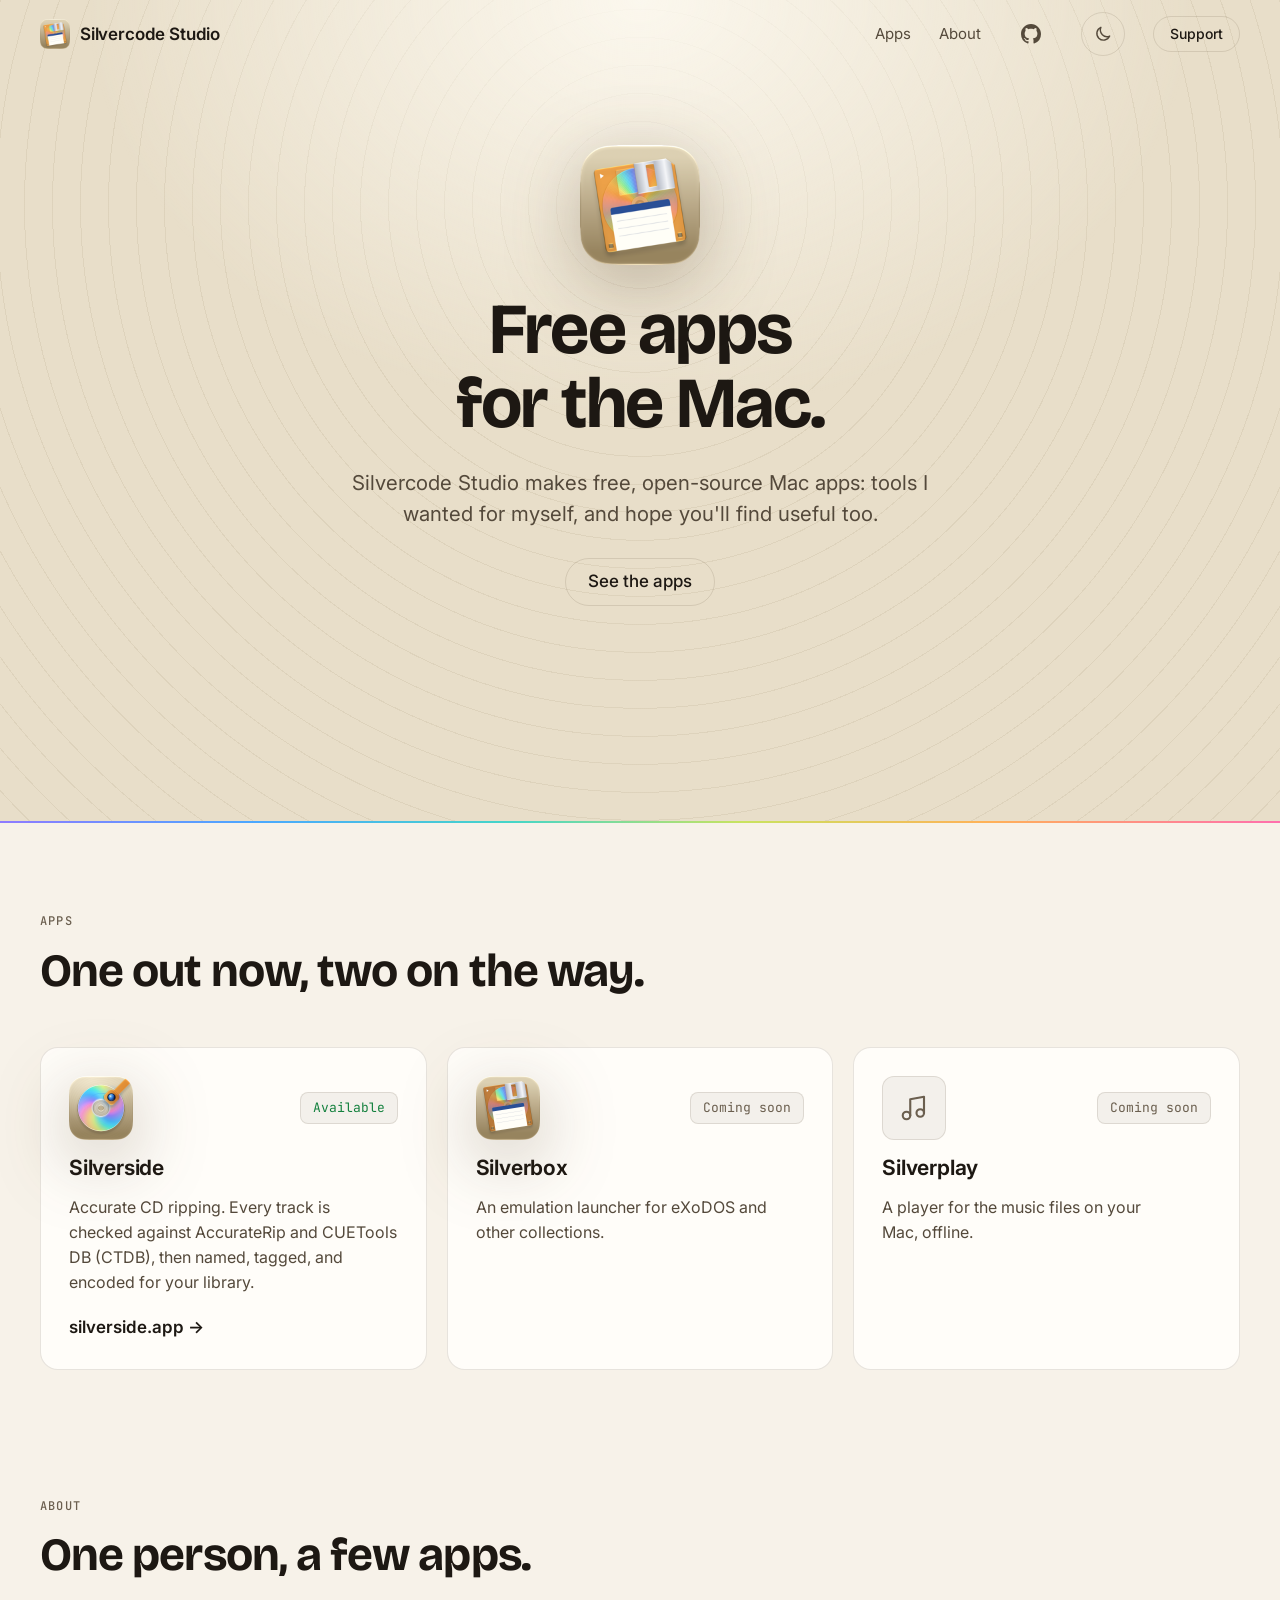
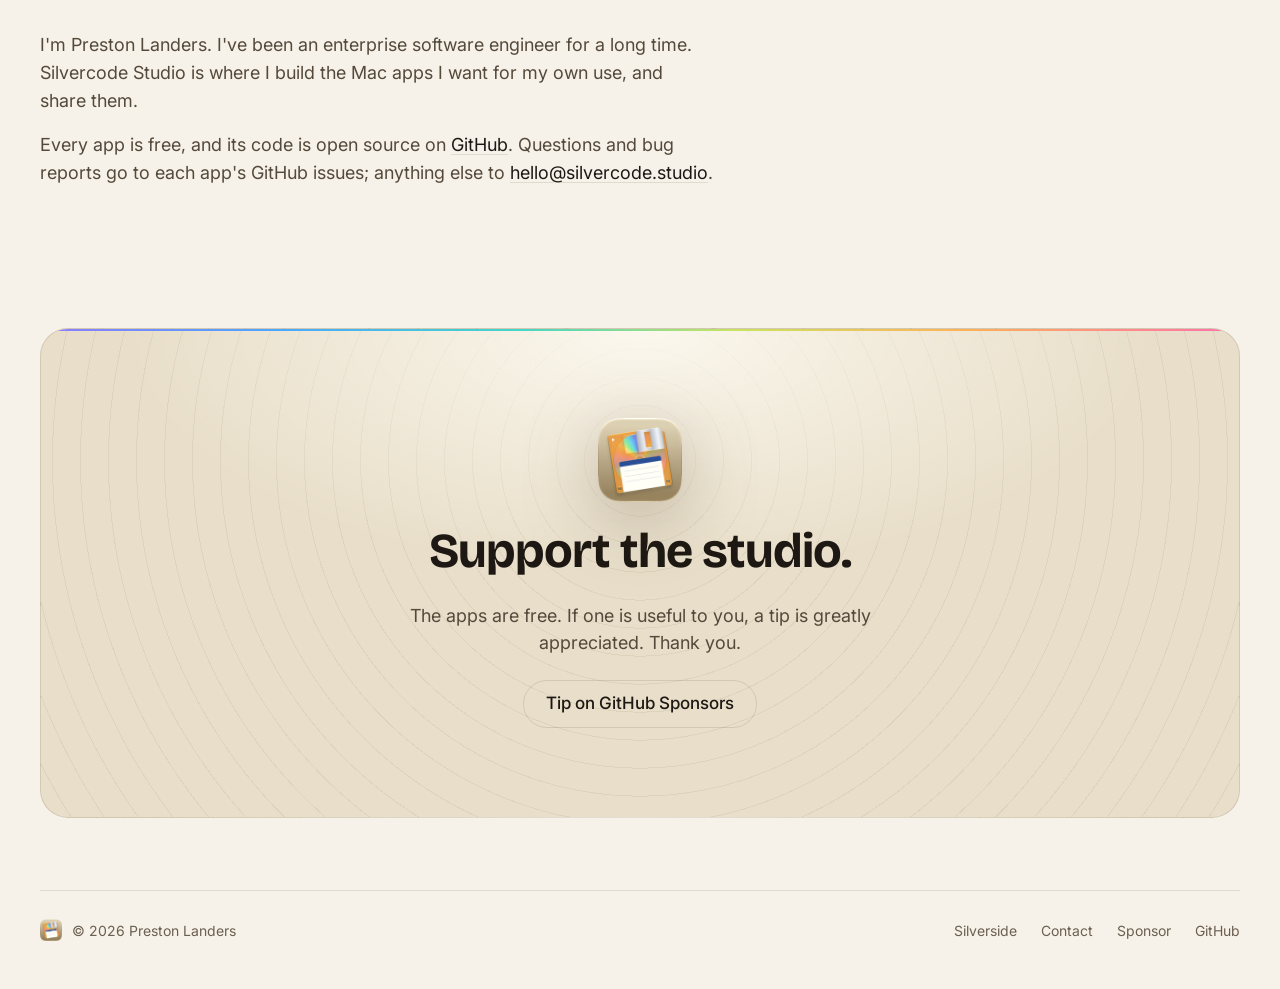
==== index.html @ 6a235163 "Add the silvercode.studio home page, with a Pages workflow and lint The site lists the studio's apps" ====
<!doctype html>
<html lang="en">
<head>
  <meta charset="utf-8">
  <meta name="viewport" content="width=device-width, initial-scale=1">
  <title>Silvercode Studio — Free, open-source apps for the Mac</title>
  <meta name="description" content="Silvercode Studio makes free, open-source apps for the Mac: Silverside, accurate CD ripping, with Silverbox and Silverplay coming soon.">
  <meta name="color-scheme" content="dark light">
  <meta name="theme-color" content="#17110b" media="(prefers-color-scheme: dark)">
  <meta name="theme-color" content="#e8dec9" media="(prefers-color-scheme: light)">
  <link rel="canonical" href="https://silvercode.studio/">

  <meta property="og:type" content="website">
  <meta property="og:url" content="https://silvercode.studio/">
  <meta property="og:title" content="Silvercode Studio">
  <meta property="og:description" content="Free, open-source apps for the Mac.">

  <link rel="icon" type="image/png" href="images/icon.png">
  <link rel="apple-touch-icon" href="images/apple-touch-icon.png">

  <link rel="preconnect" href="https://fonts.googleapis.com">
  <link rel="preconnect" href="https://fonts.gstatic.com" crossorigin>
  <link rel="stylesheet" href="https://fonts.googleapis.com/css2?family=Inter:wght@400;500;600;700&amp;family=Bricolage+Grotesque:wght@600;700&amp;family=JetBrains+Mono:wght@400;500&amp;display=swap">
  <!-- A theme chosen with the button wins over the system appearance; set it before the page draws. -->
  <script>try { var t = localStorage.getItem("theme"); if (t) document.documentElement.dataset.theme = t; } catch (e) {}</script>
  <!-- tokens.css and site.css started as copies of Silverside's (docs/site/css), so the studio and the apps share one look. -->
  <link rel="stylesheet" href="css/tokens.css">
  <link rel="stylesheet" href="css/site.css">
  <style>
    /* This page only: the app cards. Colors and radii still come from tokens.css. */
    .apps { display: grid; grid-template-columns: repeat(auto-fit, minmax(min(320px, 100%), 1fr)); gap: 20px; }
    .app-icon { width: 64px; height: 64px; border-radius: var(--radius-tile); filter: drop-shadow(var(--shadow-icon)); }
    .app-icon--soon { display: flex; align-items: center; justify-content: center; background: var(--chip); border: 1px solid var(--line); color: var(--ink-3); filter: none; }
    .app-icon--soon svg { width: 30px; height: 30px; }
    .ss-chip--available { color: var(--verified); }
    .ss-chip--soon { color: var(--ink-3); }
    /* site.css gives nav buttons white text (for Silverside's blue Download); a ghost button needs ink. */
    .nav-links a.ss-btn--ghost { color: var(--ink); }
    .app-link { margin-top: auto; padding-top: 6px; font-weight: 600; color: var(--ink); }
    .app-link:hover { text-decoration: underline; text-underline-offset: 3px; }
    .about { max-width: var(--container-text); display: flex; flex-direction: column; gap: 16px; color: var(--ink-2); font-size: 18px; text-wrap: pretty; }
    .about a { color: var(--ink); text-decoration: underline; text-decoration-color: var(--line); text-underline-offset: 3px; }
    .about a:hover { text-decoration-color: currentColor; }
  </style>
</head>
<body>
  <a class="skip-link" href="#main">Skip to content</a>

  <!-- The header and the hero share one grooves band, as on silverside.app. -->
  <div class="ss-grooves">
    <header class="gutter">
      <nav class="nav wrap" aria-label="Main">
        <a class="brand" href="/">
          <img src="images/icon.png" alt="" width="30" height="30">
          <span>Silvercode Studio</span>
        </a>
        <div class="nav-links">
          <a class="nav-more" href="#apps">Apps</a>
          <a class="nav-more" href="#about">About</a>
          <!-- GitHub's mark, from its Octicons set (MIT). GitHub allows it for a link to an account. -->
          <a class="nav-icon" href="https://github.com/SilvercodeStudio" aria-label="Silvercode Studio on GitHub" title="GitHub"><svg viewBox="0 0 16 16" width="20" height="20" fill="currentColor" aria-hidden="true"><path d="M8 0c4.42 0 8 3.58 8 8a8.013 8.013 0 0 1-5.45 7.59c-.4.08-.55-.17-.55-.38 0-.27.01-1.13.01-2.2 0-.75-.25-1.23-.54-1.48 1.78-.2 3.65-.88 3.65-3.95 0-.88-.31-1.59-.82-2.15.08-.2.36-1.02-.08-2.12 0 0-.67-.22-2.2.82-.64-.18-1.32-.27-2-.27-.68 0-1.36.09-2 .27-1.53-1.03-2.2-.82-2.2-.82-.44 1.1-.16 1.92-.08 2.12-.51.56-.82 1.28-.82 2.15 0 3.06 1.86 3.75 3.64 3.95-.23.2-.44.55-.51 1.07-.46.21-1.61.55-2.33-.66-.15-.24-.6-.83-1.23-.82-.67.01-.27.38.01.53.34.19.73.9.82 1.13.16.45.68 1.31 2.69.94 0 .67.01 1.3.01 1.49 0 .21-.15.45-.55.38A7.995 7.995 0 0 1 0 8c0-4.42 3.58-8 8-8Z"/></svg></a>
          <!-- Shown by js/site.js; without the script the page follows the system appearance. -->
          <button class="nav-icon theme-btn" type="button" aria-label="Switch appearance" title="Switch appearance" hidden><svg class="icon-sun" viewBox="0 0 24 24" width="20" height="20" fill="none" stroke="currentColor" stroke-width="1.7" stroke-linecap="round" stroke-linejoin="round" aria-hidden="true"><circle cx="12" cy="12" r="4"/><path d="M12 2.5v2M12 19.5v2M2.5 12h2M19.5 12h2M5.3 5.3l1.4 1.4M17.3 17.3l1.4 1.4M5.3 18.7l1.4-1.4M17.3 6.7l1.4-1.4"/></svg><svg class="icon-moon" viewBox="0 0 24 24" width="20" height="20" fill="none" stroke="currentColor" stroke-width="1.7" stroke-linecap="round" stroke-linejoin="round" aria-hidden="true"><path d="M20 14.5A8 8 0 0 1 9.5 4a8 8 0 1 0 10.5 10.5z"/></svg></button>
          <a class="ss-btn ss-btn--ghost ss-btn--small" href="#support">Support</a>
          <!-- On a phone the links above give way to this menu; it opens without the script too. -->
          <details class="nav-menu">
            <summary class="nav-icon" aria-label="Menu" title="Menu"><svg viewBox="0 0 24 24" width="20" height="20" fill="none" stroke="currentColor" stroke-width="1.8" stroke-linecap="round" aria-hidden="true"><path d="M4 7h16M4 12h16M4 17h16"/></svg></summary>
            <div class="nav-menu__panel">
              <a href="#apps">Apps</a>
              <a href="#about">About</a>
              <a href="https://github.com/SilvercodeStudio"><svg viewBox="0 0 16 16" width="16" height="16" fill="currentColor" aria-hidden="true"><path d="M8 0c4.42 0 8 3.58 8 8a8.013 8.013 0 0 1-5.45 7.59c-.4.08-.55-.17-.55-.38 0-.27.01-1.13.01-2.2 0-.75-.25-1.23-.54-1.48 1.78-.2 3.65-.88 3.65-3.95 0-.88-.31-1.59-.82-2.15.08-.2.36-1.02-.08-2.12 0 0-.67-.22-2.2.82-.64-.18-1.32-.27-2-.27-.68 0-1.36.09-2 .27-1.53-1.03-2.2-.82-2.2-.82-.44 1.1-.16 1.92-.08 2.12-.51.56-.82 1.28-.82 2.15 0 3.06 1.86 3.75 3.64 3.95-.23.2-.44.55-.51 1.07-.46.21-1.61.55-2.33-.66-.15-.24-.6-.83-1.23-.82-.67.01-.27.38.01.53.34.19.73.9.82 1.13.16.45.68 1.31 2.69.94 0 .67.01 1.3.01 1.49 0 .21-.15.45-.55.38A7.995 7.995 0 0 1 0 8c0-4.42 3.58-8 8-8Z"/></svg>GitHub</a>
              <button class="theme-btn" type="button" hidden><svg class="icon-sun" viewBox="0 0 24 24" width="16" height="16" fill="none" stroke="currentColor" stroke-width="1.7" stroke-linecap="round" stroke-linejoin="round" aria-hidden="true"><circle cx="12" cy="12" r="4"/><path d="M12 2.5v2M12 19.5v2M2.5 12h2M19.5 12h2M5.3 5.3l1.4 1.4M17.3 17.3l1.4 1.4M5.3 18.7l1.4-1.4M17.3 6.7l1.4-1.4"/></svg><svg class="icon-moon" viewBox="0 0 24 24" width="16" height="16" fill="none" stroke="currentColor" stroke-width="1.7" stroke-linecap="round" stroke-linejoin="round" aria-hidden="true"><path d="M20 14.5A8 8 0 0 1 9.5 4a8 8 0 1 0 10.5 10.5z"/></svg><span class="theme-btn__label">Appearance</span></button>
            </div>
          </details>
        </div>
      </nav>
    </header>

    <section class="hero-band" aria-labelledby="hero-title">
      <div class="hero-stack">
        <img class="hero-icon" src="images/icon.png" alt="Silvercode Studio icon: a floppy disk with a rainbow disc" width="120" height="120">
        <h1 id="hero-title" class="ss-display hero-title">Free apps<br>for the Mac.</h1>
        <p class="lead">Silvercode Studio makes free, open-source Mac apps: tools I wanted for myself, and hope you'll find useful too.</p>
        <div class="actions">
          <a class="ss-btn ss-btn--ghost" href="#apps">See the apps</a>
        </div>
      </div>
      <div class="ss-iris edge-bottom" aria-hidden="true"></div>
    </section>
  </div>

  <main id="main">
    <section id="apps" class="section gutter" aria-labelledby="apps-title" style="padding-top: clamp(56px, 7vw, 96px);">
      <div class="wrap">
        <div class="section-head">
          <span class="ss-eyebrow">Apps</span>
          <h2 id="apps-title" class="ss-display section-title">One out now, two on the way.</h2>
        </div>
        <div class="apps">
          <article class="ss-card">
            <div class="ss-card__head">
              <img class="app-icon" src="images/silverside.png" alt="" width="64" height="64">
              <span class="ss-chip ss-chip--available">Available</span>
            </div>
            <h3 class="ss-card__title">Silverside</h3>
            <p class="ss-card__text">Accurate CD ripping. Every track is checked against AccurateRip and CUETools DB (CTDB), then named, tagged, and encoded for your library.</p>
            <a class="app-link" href="https://silverside.app">silverside.app →</a>
          </article>

          <article class="ss-card">
            <div class="ss-card__head">
              <img class="app-icon" src="images/silverbox.png" alt="" width="64" height="64">
              <span class="ss-chip ss-chip--soon">Coming soon</span>
            </div>
            <h3 class="ss-card__title">Silverbox</h3>
            <p class="ss-card__text">An emulation launcher for eXoDOS and other collections.</p>
          </article>

          <article class="ss-card">
            <div class="ss-card__head">
              <!-- Swap for Silverplay's icon when it has one. -->
              <div class="app-icon app-icon--soon" aria-hidden="true"><svg viewBox="0 0 24 24" fill="none" stroke="currentColor" stroke-width="1.7" stroke-linecap="round" stroke-linejoin="round"><path d="M9 18V5l11-2v13"/><circle cx="6" cy="18" r="3"/><circle cx="17" cy="16" r="3"/></svg></div>
              <span class="ss-chip ss-chip--soon">Coming soon</span>
            </div>
            <h3 class="ss-card__title">Silverplay</h3>
            <p class="ss-card__text">A player for the music files on your Mac, offline.</p>
          </article>
        </div>
      </div>
    </section>

    <section id="about" class="section gutter" aria-labelledby="about-title">
      <div class="wrap">
        <div class="section-head">
          <span class="ss-eyebrow">About</span>
          <h2 id="about-title" class="ss-display section-title">One person, a few apps.</h2>
        </div>
        <div class="about">
          <p>I'm Preston Landers. I've been an enterprise software engineer for a long time. Silvercode Studio is where I build the Mac apps I want for my own use, and share them.</p>
          <p>Every app is free, and its code is open source on <a href="https://github.com/SilvercodeStudio">GitHub</a>. Questions and bug reports go to each app's GitHub issues; anything else to <a href="mailto:hello@silvercode.studio">hello@silvercode.studio</a>.</p>
        </div>
      </div>
    </section>

    <section id="support" class="download gutter" aria-labelledby="support-title">
      <div class="wrap download-panel ss-grooves">
        <div class="ss-iris edge-top" aria-hidden="true"></div>
        <img class="download-icon" src="images/icon.png" alt="" width="84" height="84" loading="lazy">
        <h2 id="support-title" class="ss-display download-title">Support the studio.</h2>
        <p class="lead">The apps are free. If one is useful to you, a tip is greatly appreciated. Thank you.</p>
        <div class="actions">
          <a class="ss-btn ss-btn--ghost" href="https://github.com/sponsors/SilvercodeStudio">Tip on GitHub Sponsors</a>
          <!-- When Ko-fi is set up: <a class="ss-btn ss-btn--ghost" href="https://ko-fi.com/[NAME]">Tip on Ko-fi</a> -->
        </div>
      </div>
    </section>
  </main>

  <footer class="site-footer gutter">
    <div class="wrap">
      <div class="footer-brand">
        <img src="images/icon.png" alt="" width="22" height="22" loading="lazy">
        <span>© 2026 Preston Landers</span>
      </div>
      <nav class="footer-links" aria-label="Footer">
        <a href="https://silverside.app">Silverside</a>
        <a href="mailto:hello@silvercode.studio">Contact</a>
        <a href="https://github.com/sponsors/SilvercodeStudio">Sponsor</a>
        <a href="https://github.com/SilvercodeStudio">GitHub</a>
      </nav>
    </div>
  </footer>
  <script src="js/site.js" defer></script>
</body>
</html>
---- css/tokens.css ----
/* Silverside design tokens, as CSS custom properties.
   The source is the Silverside design system (tokens.json); keep the two in step. The colors are
   ahead of it: warm paper and dark brown since 2026-10-26, to match the new icon (it still has blue).
   Dark is the base theme. Light follows prefers-color-scheme, or data-theme on <html>. */

:root {
  color-scheme: dark;

  --ground: #17110b;
  --glow: rgba(255, 186, 102, 0.16);
  --groove: rgba(255, 228, 190, 0.055);
  --page: #110d09;
  --surface: #1c1712;
  --line: rgba(255, 240, 220, 0.09);
  --chip: rgba(255, 240, 220, 0.06);
  --ink: #f6f2ec;
  --ink-2: #bfb5a6;
  --ink-3: #9a8f80;
  --action: #1668e3;
  --action-hover: #2b79f2;
  --on-action: #ffffff;
  --verified: #3fd27a;
  --track-segment: #5c5144;
  --track-flagged: #b07a3e;
  --track-reread: #f29d38;
  --track-fixed: #3d8bff;
  --track-failed: #ff5a4f;
  --iris-1: #8f7bff;
  --iris-2: #4aa8ff;
  --iris-3: #45d6c8;
  --iris-4: #c9e35f;
  --iris-5: #ffb257;
  --iris-6: #ff6fae;
  --shadow-shot: 0 50px 120px rgba(0, 0, 0, 0.65), 0 0 0 1px rgba(255, 240, 220, 0.10);
  --shadow-window: 0 40px 60px rgba(0, 0, 0, 0.6);
  --backdrop: rgba(10, 8, 5, 0.86);
  --shadow-icon: 0 18px 36px rgba(0, 0, 0, 0.5);

  --space-1: 4px;
  --space-2: 8px;
  --space-3: 12px;
  --space-4: 16px;
  --space-5: 24px;
  --space-6: 28px;
  --space-7: 40px;
  --space-8: 56px;
  --space-9: 96px;
  --space-10: 140px;

  --radius-mark: 3px;
  --radius-chip: 8px;
  --radius-tile: 12px;
  --radius-shot: 14px;
  --radius-card: 18px;
  --radius-panel: 28px;
  --radius-pill: 999px;

  --container: 1200px;
  --container-shot: 1160px;
  --container-text: 680px;

  --font-display: "Bricolage Grotesque", -apple-system, BlinkMacSystemFont, Inter, sans-serif;
  --font-sans: -apple-system, BlinkMacSystemFont, "SF Pro Text", Inter, "Segoe UI", sans-serif;
  --font-mono: "JetBrains Mono", ui-monospace, Menlo, monospace;
}

@media (prefers-color-scheme: light) {
  :root:not([data-theme="dark"]) {
    color-scheme: light;
    --ground: #e8dec9;
    --glow: rgba(255, 252, 244, 0.85);
    --groove: rgba(96, 72, 36, 0.08);
    --page: #f7f2e9;
    --surface: #fffdf9;
    --line: rgba(60, 44, 20, 0.12);
    --chip: rgba(60, 44, 20, 0.06);
    --ink: #1d1813;
    --ink-2: #54493b;
    --ink-3: #6b5f4f;
    --action: #0a63d8;
    --action-hover: #0856bd;
    --verified: #13803d;
    --track-segment: #d9ccb2;
    --shadow-shot: 0 40px 100px rgba(70, 48, 18, 0.24), 0 0 0 1px rgba(60, 44, 20, 0.12);
    --shadow-window: 0 30px 50px rgba(70, 48, 18, 0.26);
    --shadow-icon: 0 18px 36px rgba(70, 48, 18, 0.30);
  }
}

:root[data-theme="light"] {
  color-scheme: light;
  --ground: #e8dec9;
  --glow: rgba(255, 252, 244, 0.85);
  --groove: rgba(96, 72, 36, 0.08);
  --page: #f7f2e9;
  --surface: #fffdf9;
  --line: rgba(60, 44, 20, 0.12);
  --chip: rgba(60, 44, 20, 0.06);
  --ink: #1d1813;
  --ink-2: #54493b;
  --ink-3: #6b5f4f;
  --action: #0a63d8;
  --action-hover: #0856bd;
  --verified: #13803d;
  --track-segment: #d9ccb2;
  --shadow-shot: 0 40px 100px rgba(70, 48, 18, 0.24), 0 0 0 1px rgba(60, 44, 20, 0.12);
  --shadow-window: 0 30px 50px rgba(70, 48, 18, 0.26);
  --shadow-icon: 0 18px 36px rgba(70, 48, 18, 0.30);
}
---- css/site.css ----
/* Silverside site styles. Colors, spacing, radii and fonts come from tokens.css; never hard-code them here.
   The ss- classes are the design system's components; the rest is this page's layout. */

/* ---------- Base ---------- */
*, *::before, *::after { box-sizing: border-box; }
html { scroll-behavior: smooth; -webkit-text-size-adjust: 100%; }
body {
  margin: 0;
  background: var(--page);
  color: var(--ink);
  font: 400 17px/1.55 var(--font-sans);
  -webkit-font-smoothing: antialiased;
  text-rendering: optimizeLegibility;
}
img { display: block; max-width: 100%; height: auto; }
a { color: var(--ink-2); text-decoration: none; }
a:hover { color: var(--ink); }
:focus-visible { outline: 2px solid var(--action); outline-offset: 3px; border-radius: 4px; }
h1, h2, h3, p, ul { margin: 0; }
code { font: 400 0.92em/1.4 var(--font-mono); padding: 1px 5px; border-radius: 5px; background: var(--chip); }

.skip-link { position: absolute; left: 16px; top: -64px; z-index: 10; padding: 10px 16px; border-radius: var(--radius-pill); background: var(--action); color: var(--on-action); font-weight: 600; }
.skip-link:focus { top: 12px; color: var(--on-action); }

.wrap { max-width: var(--container); margin: 0 auto; }
.gutter { padding-inline: clamp(16px, 4vw, 32px); }

/* ---------- Signature: GroovesHeader ---------- */
/* The rings are centered on the app icon: --groove-center is the icon's center inside the band. */
.ss-grooves {
  --groove-center: 50% 18%;
  background:
    radial-gradient(ellipse 60% 70% at 50% 0%, var(--glow), transparent 72%),
    repeating-radial-gradient(circle at var(--groove-center), transparent 0 27px, var(--groove) 27px 28px),
    var(--ground);
}
.ss-iris {
  height: 2px;
  background: linear-gradient(90deg, var(--iris-1) 0%, var(--iris-2) 20%, var(--iris-3) 40%, var(--iris-4) 58%, var(--iris-5) 77%, var(--iris-6) 100%);
}
/* Bricolage Grotesque: headlines 28px and up only. */
.ss-display { font-family: var(--font-display); font-weight: 700; color: var(--ink); text-wrap: balance; }
.ss-eyebrow { font: 500 12px/1.4 var(--font-mono); letter-spacing: .1em; text-transform: uppercase; color: var(--ink-3); }
.ss-detail { font: 400 12.5px/1.5 var(--font-mono); letter-spacing: .02em; color: var(--ink-3); }

/* ---------- Buttons ---------- */
.ss-btn {
  display: inline-flex; align-items: center; justify-content: center; gap: 10px;
  min-height: 48px; padding: 0 24px;
  border: 0; border-radius: var(--radius-pill);
  background: var(--action); color: var(--on-action);
  font: 600 17px/1 var(--font-sans); text-decoration: none; cursor: pointer;
  white-space: nowrap;
}
.ss-btn:hover { background: var(--action-hover); color: var(--on-action); }
.ss-btn svg { width: 18px; height: 18px; flex: none; }
.ss-btn--ghost { background: transparent; color: var(--ink); border: 1px solid var(--line); font-weight: 500; padding: 0 22px; }
.ss-btn--ghost:hover { background: var(--chip); color: var(--ink); }
.ss-btn--small { min-height: 36px; padding: 0 16px; font-size: 14px; font-weight: 500; }

/* ---------- Chips and status ---------- */
.ss-chips { display: flex; flex-wrap: wrap; gap: 8px; padding: 0; list-style: none; }
.ss-chip { font: 400 13px/1.4 var(--font-mono); padding: 6px 12px; border-radius: var(--radius-chip); background: var(--chip); border: 1px solid var(--line); color: var(--ink); }

/* ---------- Cards ---------- */
.ss-card { background: var(--surface); border: 1px solid var(--line); border-radius: var(--radius-card); padding: 28px; display: flex; flex-direction: column; gap: 14px; color: var(--ink); }
.ss-card__head { display: flex; align-items: center; justify-content: space-between; }
.ss-card__icon { width: 44px; height: 44px; border-radius: var(--radius-tile); background: var(--chip); display: flex; align-items: center; justify-content: center; color: var(--ink); flex: none; }
.ss-card__icon svg { width: 24px; height: 24px; }
.ss-card__icon--verified { color: var(--verified); }
.ss-card__num { font: 400 12px/1 var(--font-mono); color: var(--ink-3); }
.ss-card__title { font: 650 21px/1.3 var(--font-sans); letter-spacing: -.01em; }
.ss-card__text { color: var(--ink-2); font-size: 16px; text-wrap: pretty; }

/* ---------- Screenshots ---------- */
/* The captures have transparent corners outside the window's own (tools/shot.swift --radius), so the
   shadow follows the image's shape, not a box. */
.ss-shot { width: 100%; filter: drop-shadow(var(--shadow-window)); }

/* Each screenshot links to its full-size image; js/site.js opens it in this dialog instead of a new page. */
.zoom { display: block; cursor: zoom-in; }
.zoom picture { display: block; }
.viewer { width: 100vw; height: 100dvh; max-width: 100vw; max-height: 100dvh; margin: 0; padding: clamp(12px, 3vw, 40px); border: 0; background: transparent; cursor: zoom-out; }
.viewer[open] { display: flex; align-items: center; justify-content: center; }
.viewer::backdrop { background: var(--backdrop); }
.viewer img { max-width: 100%; max-height: 100%; width: auto; height: auto; filter: drop-shadow(var(--shadow-window)); }

/* ---------- Track map ---------- */
.ss-trackmap { display: flex; gap: 3px; height: 52px; }
.ss-trackmap__seg { position: relative; flex: 1 1 0; background: var(--track-segment); border-radius: var(--radius-mark); overflow: hidden; }
.ss-trackmap__seg--queued { background: var(--chip); }
.ss-trackmap__mark { position: absolute; top: 0; bottom: 0; width: 3px; }
.ss-trackmap__mark--flagged { background: var(--track-flagged); }
.ss-trackmap__mark--reread { background: var(--track-reread); }
.ss-trackmap__mark--fixed { background: var(--track-fixed); }
.ss-trackmap__mark--failed { background: var(--track-failed); }
.ss-legend { display: flex; flex-wrap: wrap; gap: 8px 20px; padding: 0; list-style: none; font-size: 13px; line-height: 1.4; color: var(--ink-2); }
.ss-legend li { display: flex; align-items: center; gap: 7px; }
.ss-legend i { width: 10px; height: 10px; border-radius: 2px; display: inline-block; flex: none; }

/* ---------- FAQ ---------- */
.ss-faq { display: grid; grid-template-columns: repeat(auto-fit, minmax(min(480px, 100%), 1fr)); column-gap: 48px; border-top: 1px solid var(--line); }
.ss-faq details { border-bottom: 1px solid var(--line); padding: 22px 0; }
.ss-faq summary { list-style: none; cursor: pointer; display: flex; align-items: center; justify-content: space-between; gap: 16px; font-weight: 600; font-size: 18px; line-height: 1.4; color: var(--ink); }
.ss-faq summary::-webkit-details-marker { display: none; }
.ss-faq summary svg { width: 16px; height: 16px; flex: none; color: var(--ink-3); transition: transform .2s; }
.ss-faq details[open] summary svg { transform: rotate(90deg); }
.ss-faq p { margin-top: 12px; color: var(--ink-2); font-size: 16px; text-wrap: pretty; }
.ss-faq p + p { margin-top: 8px; }

/* ---------- Page: header and hero ---------- */
/* The hero's band holds the nav (68px) and the hero; its rings center on the icon below them. */
.ss-grooves:has(> .hero-band) { --groove-center: 50% calc(68px + clamp(40px, 6vw, 80px) + 60px); }
.nav { min-height: 68px; display: flex; flex-wrap: wrap; align-items: center; justify-content: space-between; gap: 12px 24px; }
.brand { display: flex; align-items: center; gap: 10px; color: var(--ink); font-weight: 600; font-size: 17px; letter-spacing: -.01em; }
.brand:hover { color: var(--ink); }
.brand img { width: 30px; height: 30px; }
.nav-links { display: flex; flex-wrap: wrap; align-items: center; gap: 4px 28px; font-size: 15px; }
.nav-links a { color: var(--ink-2); }
.nav-links a:hover, .nav-links a.ss-btn { color: var(--ink); }
.nav-links a.ss-btn { color: var(--on-action); }
/* On a phone the nav keeps Download, and the links, GitHub, and the theme button move into a menu. */
.nav-menu { display: none; position: relative; }
@media (max-width: 599px) {
  .nav-links .nav-more, .nav-links > .nav-icon { display: none; }
  .nav-links { gap: 4px 12px; }
  .nav-menu { display: block; }
}
.nav-menu summary { list-style: none; cursor: pointer; border: 1px solid var(--line); }
.nav-menu summary::-webkit-details-marker { display: none; }
.nav-menu[open] summary { color: var(--ink); background: var(--chip); }
.nav-menu__panel { position: absolute; right: 0; top: calc(100% + 10px); z-index: 10; min-width: 200px; padding: var(--space-2); display: flex; flex-direction: column; background: var(--surface); border: 1px solid var(--line); border-radius: var(--radius-card); box-shadow: var(--shadow-icon); }
.nav-menu__panel a, .nav-menu__panel button { display: flex; align-items: center; gap: 10px; padding: 10px 12px; border: 0; border-radius: var(--radius-chip); background: transparent; color: var(--ink); font: inherit; font-size: 16px; text-align: left; cursor: pointer; }
.nav-menu__panel a:hover, .nav-menu__panel button:hover { color: var(--ink); background: var(--chip); }
.nav-menu__panel svg { flex: none; color: var(--ink-2); }
/* GitHub's mark alone, in a 44px target that does not make the bar taller. Grey only: GitHub's rule. */
.nav-icon { display: inline-flex; align-items: center; justify-content: center; width: 44px; height: 44px; margin-block: -12px; border-radius: var(--radius-pill); color: var(--ink-2); }
.nav-icon:hover { color: var(--ink); background: var(--chip); }
.nav-icon svg { display: block; }
/* The theme button: a sun to go light, a moon to go dark. js/site.js shows it and sets data-theme. */
.theme-btn { padding: 0; border: 1px solid var(--line); background: transparent; cursor: pointer; font: inherit; }
:root[data-theme="light"] .theme-btn .icon-sun, :root:not([data-theme="light"]) .theme-btn .icon-moon { display: none; }
/* Hidden until js/site.js shows it; .nav-icon and the menu's buttons would otherwise override [hidden]. */
.theme-btn[hidden] { display: none; }

.hero-band { position: relative; padding: clamp(40px, 6vw, 80px) clamp(16px, 4vw, 32px) clamp(96px, 17vw, 250px); text-align: center; }
.hero-stack { max-width: 860px; margin: 0 auto; display: flex; flex-direction: column; align-items: center; gap: 28px; }
.hero-icon { width: 120px; height: 120px; filter: drop-shadow(var(--shadow-icon)); }
.hero-title { font-size: clamp(42px, 5.6vw, 78px); line-height: 1.03; letter-spacing: -.024em; }
.lead { max-width: 620px; font-size: clamp(18px, 1.6vw, 21px); line-height: 1.5; color: var(--ink-2); text-wrap: pretty; }
.actions { display: flex; flex-wrap: wrap; justify-content: center; gap: 12px; }
.edge-bottom { position: absolute; left: 0; right: 0; bottom: 0; }
.edge-top { position: absolute; left: 0; right: 0; top: 0; }
/* The hero screenshot overlaps the iris rule: half on the ground band, half on the page. */
.hero-shot { position: relative; margin-top: calc(-1 * clamp(72px, 14vw, 210px)); }
.hero-shot .wrap { max-width: var(--container-shot); }
.hero-more { margin-top: var(--space-6); text-align: center; font-size: 15px; }
.hero-more a { color: var(--ink-2); }
.hero-more a:hover { color: var(--ink); }

/* ---------- Page: screenshots ---------- */
.gallery { max-width: var(--container-shot); margin: 0 auto; padding-block: clamp(48px, 6vw, 72px) 0; display: flex; flex-direction: column; gap: var(--space-9); }
.gallery-group { display: flex; flex-direction: column; gap: var(--space-8); }
.gallery-title { font: 650 21px/1.3 var(--font-sans); letter-spacing: -.01em; color: var(--ink); }
.gallery-item { margin: 0; display: flex; flex-direction: column; gap: var(--space-5); }
.gallery-item figcaption { max-width: var(--container-text); color: var(--ink-2); font-size: 16px; text-wrap: pretty; }
.gallery-item figcaption strong { color: var(--ink); font-weight: 600; }
/* Small windows (the welcome, Settings) sit side by side. --shot-width keeps each at the scale of the
   full windows above (about 0.42 of the capture's pixels), so their text is the same size. */
.gallery-pair { display: grid; grid-template-columns: repeat(auto-fit, minmax(min(400px, 100%), 1fr)); gap: var(--space-8) var(--space-7); align-items: start; }
.gallery-pair .ss-shot { max-width: var(--shot-width, 560px); }

/* A small page (privacy) keeps the band short. */
.page-band { position: relative; padding: clamp(32px, 5vw, 56px) clamp(16px, 4vw, 32px) clamp(40px, 6vw, 64px); }
.page-band .wrap { max-width: var(--container-text); display: flex; flex-direction: column; gap: 12px; }
.page-title { font-size: clamp(32px, 3.6vw, 48px); line-height: 1.08; letter-spacing: -.02em; }
.prose { max-width: var(--container-text); margin: 0 auto; padding-block: clamp(48px, 6vw, 72px) 0; display: flex; flex-direction: column; gap: 16px; color: var(--ink-2); }
.prose h2 { margin-top: 24px; font: 650 21px/1.3 var(--font-sans); letter-spacing: -.01em; color: var(--ink); }
.prose a { color: var(--ink); text-decoration: underline; text-decoration-color: var(--line); text-underline-offset: 3px; }
.prose a:hover { text-decoration-color: currentColor; }
.prose ul, .prose ol { padding-left: 22px; display: flex; flex-direction: column; gap: 8px; }


.ss-announce { display: inline-flex; align-items: center; gap: 10px; min-height: 36px;
  padding: 4px 16px 4px 4px; border-radius: var(--radius-pill);
  background: var(--chip); border: 1px solid var(--line);
  color: var(--ink-2); font-size: 14px; line-height: 1.3; text-align: left; }
.ss-announce:hover { color: var(--ink); border-color: var(--ink-3); }
.ss-announce__tag { flex: none; padding: 5px 10px; border-radius: var(--radius-pill);
  background: var(--ink); color: var(--page);
  margin-left: 0.3rem;
  font: 500 11.5px/1 var(--font-mono); letter-spacing: .08em; text-transform: uppercase; }


/* ---------- Page: sections ---------- */
.credits { padding-top: clamp(48px, 6vw, 72px); }
.credits .wrap { max-width: 1000px; display: flex; flex-wrap: wrap; justify-content: center; align-items: baseline; gap: 12px 40px; text-align: center; }
.credit-group { display: flex; flex-wrap: wrap; justify-content: center; align-items: baseline; gap: 6px 14px; }
.credit-group a { font-size: 18px; font-weight: 600; color: var(--ink-2); }
.credit-group a:hover { color: var(--ink); }
@media (max-width: 599px) {
  .credits .wrap { flex-direction: column; align-items: center; gap: 14px; }
  .credit-group { gap: 4px 12px; }
  .credit-group a { font-size: 16px; }
}

.section { padding-top: clamp(88px, 10vw, 140px); }
.section-head { max-width: var(--container-text); display: flex; flex-direction: column; gap: 16px; margin-bottom: clamp(32px, 4vw, 56px); }
.section-head p { color: var(--ink-2); font-size: 19px; text-wrap: pretty; }
.section-title { font-size: clamp(32px, 3.6vw, 48px); line-height: 1.08; letter-spacing: -.02em; }

.steps { display: grid; grid-template-columns: repeat(auto-fit, minmax(min(300px, 100%), 1fr)); gap: 20px; }
.features { display: grid; grid-template-columns: repeat(auto-fit, minmax(min(340px, 100%), 1fr)); gap: 20px; }

.spotlight { display: grid; grid-template-columns: repeat(auto-fit, minmax(min(440px, 100%), 1fr)); gap: clamp(32px, 5vw, 56px); align-items: center; }
.spotlight-text { display: flex; flex-direction: column; gap: 16px; max-width: 480px; }
.spotlight-text p { color: var(--ink-2); text-wrap: pretty; }
.spotlight-title { font-size: clamp(28px, 3vw, 38px); line-height: 1.12; letter-spacing: -.016em; }
.spotlight-text .ss-chips { margin-top: 8px; }
/* On one column the image goes under its text, whichever side it sits on wide screens. */
@media (max-width: 919px) { .spotlight-text { order: -1; } }

.result-panel { padding: clamp(20px, 3vw, 32px); gap: 18px; }
.result { display: flex; align-items: center; gap: 12px; }
.result svg { width: 26px; height: 26px; flex: none; color: var(--verified); }
.result strong { display: block; font-weight: 600; font-size: 18px; }

.report-crop { border-radius: var(--radius-shot); overflow: hidden; box-shadow: var(--shadow-shot); aspect-ratio: 1 / 1; }
.report-crop img { width: 100%; height: 100%; object-fit: cover; object-position: 100% 0; }
.report-crop .zoom, .report-crop picture { height: 100%; }
.sheet { display: flex; justify-content: center; }
.sheet img { width: min(440px, 100%); }

.faq .section-title { margin-bottom: 40px; }

/* ---------- Page: download panel, acknowledgments, footer ---------- */
.download { padding-top: clamp(96px, 11vw, 160px); }
.download-panel { --groove-center: 50% calc(clamp(56px, 7vw, 96px) + 42px); position: relative; overflow: hidden; border: 1px solid var(--line); border-radius: var(--radius-panel); padding: clamp(56px, 7vw, 96px) clamp(20px, 4vw, 48px); text-align: center; display: flex; flex-direction: column; align-items: center; gap: 24px; }
.download-icon { width: 84px; height: 84px; filter: drop-shadow(var(--shadow-icon)); }
.download-title { font-size: clamp(32px, 3.8vw, 52px); line-height: 1.06; letter-spacing: -.02em; }
.download-panel .lead { max-width: 520px; font-size: 18px; }

.acks { padding-top: clamp(56px, 7vw, 96px); }
.acks .wrap { display: flex; flex-direction: column; gap: 20px; }
.acks ul { list-style: none; padding: 0; display: grid; grid-template-columns: repeat(auto-fit, minmax(min(360px, 100%), 1fr)); gap: 10px 40px; font-size: 14px; line-height: 1.5; color: var(--ink-3); }
.acks a { color: var(--ink-2); font-weight: 500; }
.acks a:hover { color: var(--ink); }
.acks-note { max-width: 72ch; font-size: 14px; line-height: 1.5; color: var(--ink-3); }

.site-footer { padding-block: clamp(48px, 6vw, 72px) 48px; }
.site-footer .wrap { display: flex; flex-wrap: wrap; align-items: center; justify-content: space-between; gap: 20px 32px; padding-top: 28px; border-top: 1px solid var(--line); font-size: 14px; color: var(--ink-3); }
.footer-brand { display: flex; align-items: center; gap: 10px; }
.footer-brand img { width: 22px; height: 22px; }
.footer-links { display: flex; flex-wrap: wrap; gap: 8px 24px; }
.footer-links a { color: var(--ink-3); display: inline-flex; align-items: center; gap: 6px; }
.footer-links svg { width: 16px; height: 16px; }
.footer-links a:hover { color: var(--ink); }

@media (prefers-reduced-motion: reduce) {
  html { scroll-behavior: auto; }
  .ss-faq summary svg { transition: none; }
}
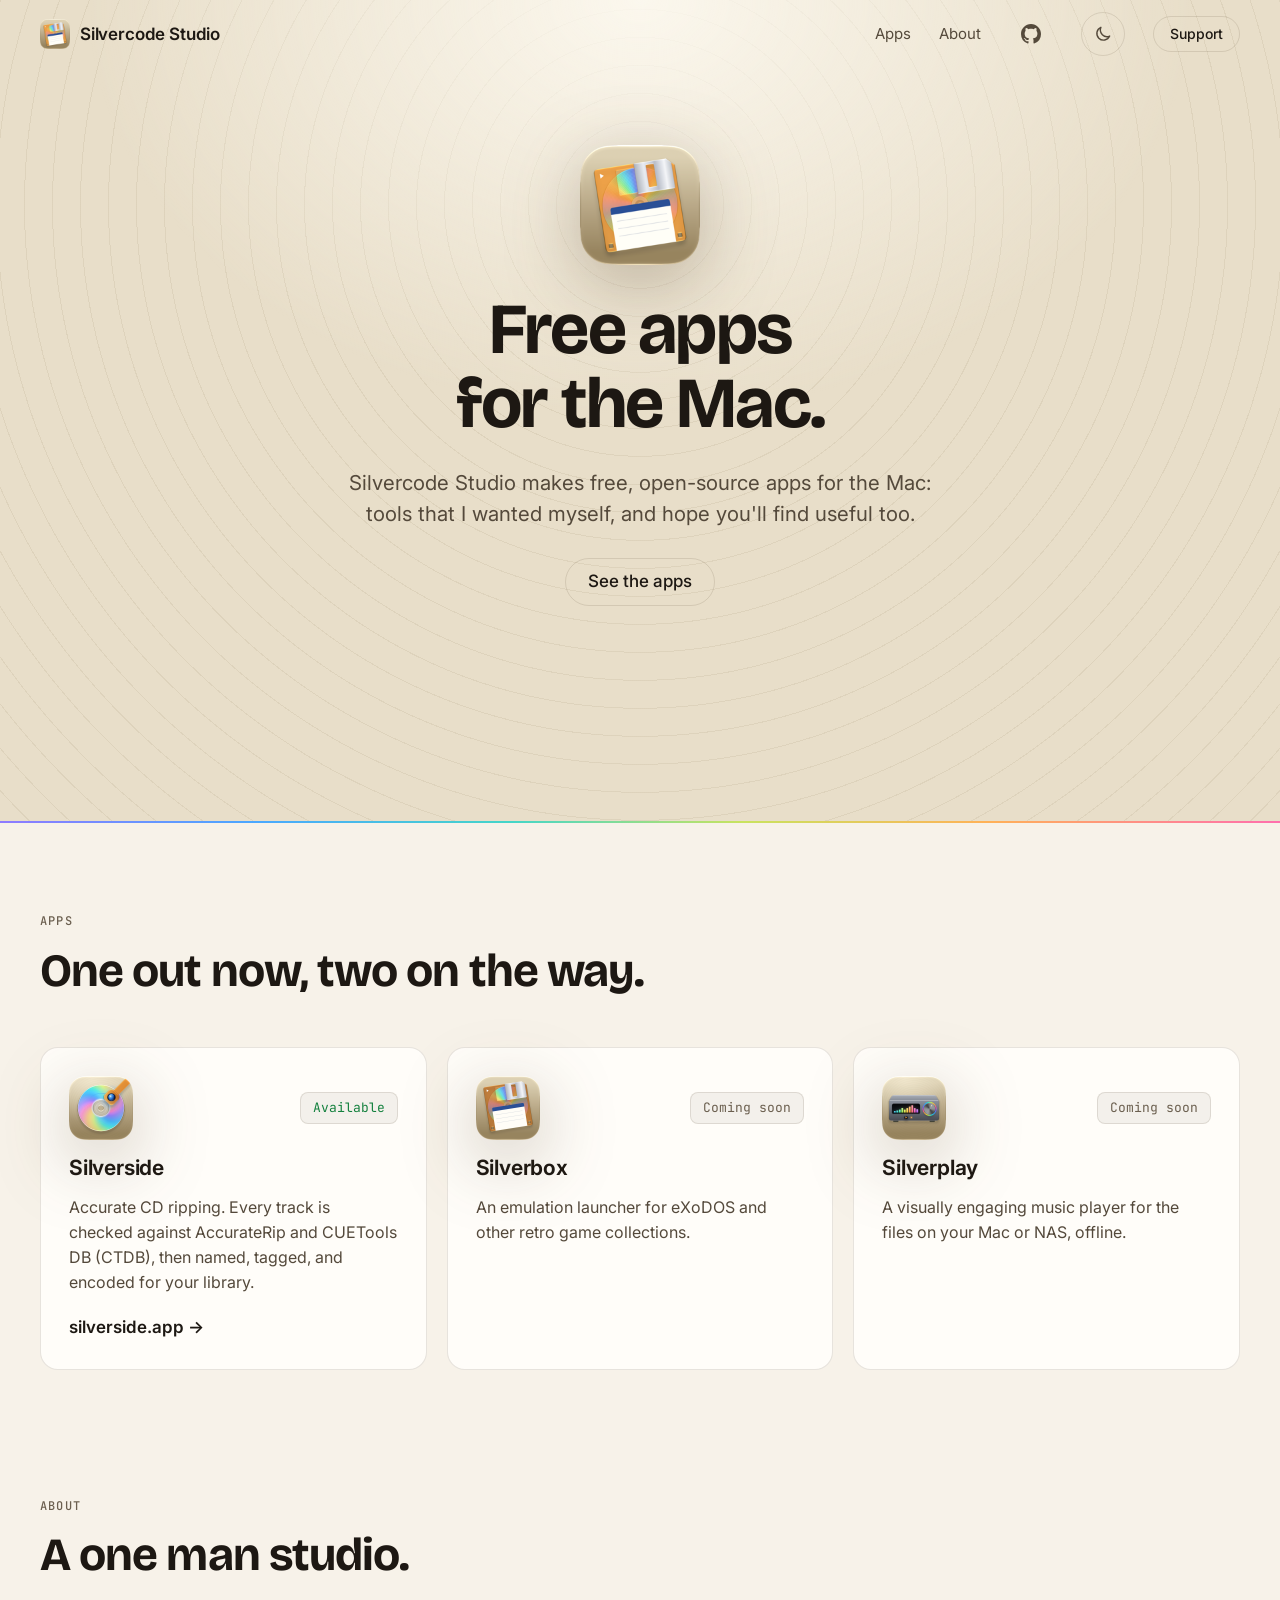
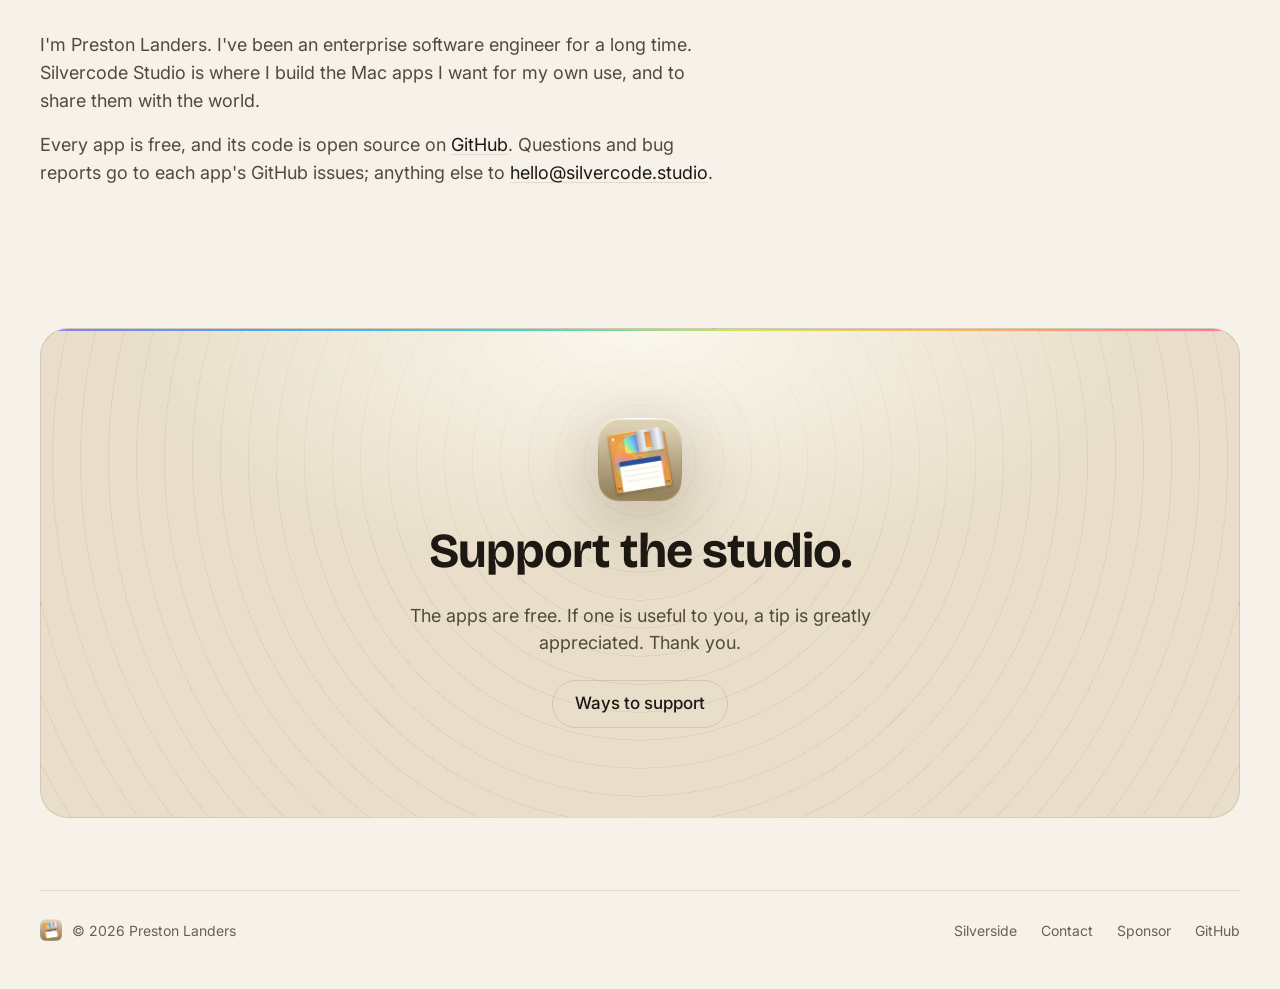
==== commit 9c510247: "Add a sponsor page, and give Silverplay its icon The apps will link to https://silvercode.studio/spo" ====
--- a/index.html
+++ b/index.html
@@ -26,22 +26,7 @@
   <!-- tokens.css and site.css started as copies of Silverside's (docs/site/css), so the studio and the apps share one look. -->
   <link rel="stylesheet" href="css/tokens.css">
   <link rel="stylesheet" href="css/site.css">
-  <style>
-    /* This page only: the app cards. Colors and radii still come from tokens.css. */
-    .apps { display: grid; grid-template-columns: repeat(auto-fit, minmax(min(320px, 100%), 1fr)); gap: 20px; }
-    .app-icon { width: 64px; height: 64px; border-radius: var(--radius-tile); filter: drop-shadow(var(--shadow-icon)); }
-    .app-icon--soon { display: flex; align-items: center; justify-content: center; background: var(--chip); border: 1px solid var(--line); color: var(--ink-3); filter: none; }
-    .app-icon--soon svg { width: 30px; height: 30px; }
-    .ss-chip--available { color: var(--verified); }
-    .ss-chip--soon { color: var(--ink-3); }
-    /* site.css gives nav buttons white text (for Silverside's blue Download); a ghost button needs ink. */
-    .nav-links a.ss-btn--ghost { color: var(--ink); }
-    .app-link { margin-top: auto; padding-top: 6px; font-weight: 600; color: var(--ink); }
-    .app-link:hover { text-decoration: underline; text-underline-offset: 3px; }
-    .about { max-width: var(--container-text); display: flex; flex-direction: column; gap: 16px; color: var(--ink-2); font-size: 18px; text-wrap: pretty; }
-    .about a { color: var(--ink); text-decoration: underline; text-decoration-color: var(--line); text-underline-offset: 3px; }
-    .about a:hover { text-decoration-color: currentColor; }
-  </style>
+  <link rel="stylesheet" href="css/studio.css">
 </head>
 <body>
   <a class="skip-link" href="#main">Skip to content</a>
@@ -61,7 +46,7 @@
           <a class="nav-icon" href="https://github.com/SilvercodeStudio" aria-label="Silvercode Studio on GitHub" title="GitHub"><svg viewBox="0 0 16 16" width="20" height="20" fill="currentColor" aria-hidden="true"><path d="M8 0c4.42 0 8 3.58 8 8a8.013 8.013 0 0 1-5.45 7.59c-.4.08-.55-.17-.55-.38 0-.27.01-1.13.01-2.2 0-.75-.25-1.23-.54-1.48 1.78-.2 3.65-.88 3.65-3.95 0-.88-.31-1.59-.82-2.15.08-.2.36-1.02-.08-2.12 0 0-.67-.22-2.2.82-.64-.18-1.32-.27-2-.27-.68 0-1.36.09-2 .27-1.53-1.03-2.2-.82-2.2-.82-.44 1.1-.16 1.92-.08 2.12-.51.56-.82 1.28-.82 2.15 0 3.06 1.86 3.75 3.64 3.95-.23.2-.44.55-.51 1.07-.46.21-1.61.55-2.33-.66-.15-.24-.6-.83-1.23-.82-.67.01-.27.38.01.53.34.19.73.9.82 1.13.16.45.68 1.31 2.69.94 0 .67.01 1.3.01 1.49 0 .21-.15.45-.55.38A7.995 7.995 0 0 1 0 8c0-4.42 3.58-8 8-8Z"/></svg></a>
           <!-- Shown by js/site.js; without the script the page follows the system appearance. -->
           <button class="nav-icon theme-btn" type="button" aria-label="Switch appearance" title="Switch appearance" hidden><svg class="icon-sun" viewBox="0 0 24 24" width="20" height="20" fill="none" stroke="currentColor" stroke-width="1.7" stroke-linecap="round" stroke-linejoin="round" aria-hidden="true"><circle cx="12" cy="12" r="4"/><path d="M12 2.5v2M12 19.5v2M2.5 12h2M19.5 12h2M5.3 5.3l1.4 1.4M17.3 17.3l1.4 1.4M5.3 18.7l1.4-1.4M17.3 6.7l1.4-1.4"/></svg><svg class="icon-moon" viewBox="0 0 24 24" width="20" height="20" fill="none" stroke="currentColor" stroke-width="1.7" stroke-linecap="round" stroke-linejoin="round" aria-hidden="true"><path d="M20 14.5A8 8 0 0 1 9.5 4a8 8 0 1 0 10.5 10.5z"/></svg></button>
-          <a class="ss-btn ss-btn--ghost ss-btn--small" href="#support">Support</a>
+          <a class="ss-btn ss-btn--ghost ss-btn--small" href="sponsor.html">Support</a>
           <!-- On a phone the links above give way to this menu; it opens without the script too. -->
           <details class="nav-menu">
             <summary class="nav-icon" aria-label="Menu" title="Menu"><svg viewBox="0 0 24 24" width="20" height="20" fill="none" stroke="currentColor" stroke-width="1.8" stroke-linecap="round" aria-hidden="true"><path d="M4 7h16M4 12h16M4 17h16"/></svg></summary>
@@ -80,7 +65,7 @@
       <div class="hero-stack">
         <img class="hero-icon" src="images/icon.png" alt="Silvercode Studio icon: a floppy disk with a rainbow disc" width="120" height="120">
         <h1 id="hero-title" class="ss-display hero-title">Free apps<br>for the Mac.</h1>
-        <p class="lead">Silvercode Studio makes free, open-source Mac apps: tools I wanted for myself, and hope you'll find useful too.</p>
+        <p class="lead">Silvercode Studio makes free, open-source apps for the Mac: tools that I wanted myself, and hope you'll find useful too.</p>
         <div class="actions">
           <a class="ss-btn ss-btn--ghost" href="#apps">See the apps</a>
         </div>
@@ -109,21 +94,21 @@
 
           <article class="ss-card">
             <div class="ss-card__head">
-              <img class="app-icon" src="images/silverbox.png" alt="" width="64" height="64">
+              <img class="app-icon" src="images/silverbox-256.png" alt="" width="64" height="64">
               <span class="ss-chip ss-chip--soon">Coming soon</span>
             </div>
             <h3 class="ss-card__title">Silverbox</h3>
-            <p class="ss-card__text">An emulation launcher for eXoDOS and other collections.</p>
+            <p class="ss-card__text">An emulation launcher for eXoDOS and other retro game collections.</p>
           </article>
 
           <article class="ss-card">
             <div class="ss-card__head">
               <!-- Swap for Silverplay's icon when it has one. -->
-              <div class="app-icon app-icon--soon" aria-hidden="true"><svg viewBox="0 0 24 24" fill="none" stroke="currentColor" stroke-width="1.7" stroke-linecap="round" stroke-linejoin="round"><path d="M9 18V5l11-2v13"/><circle cx="6" cy="18" r="3"/><circle cx="17" cy="16" r="3"/></svg></div>
+              <img class="app-icon" src="images/silverplay-256.png" alt="" width="64" height="64">
               <span class="ss-chip ss-chip--soon">Coming soon</span>
             </div>
             <h3 class="ss-card__title">Silverplay</h3>
-            <p class="ss-card__text">A player for the music files on your Mac, offline.</p>
+            <p class="ss-card__text">A visually engaging music player for the files on your Mac or NAS, offline.</p>
           </article>
         </div>
       </div>
@@ -133,10 +118,10 @@
       <div class="wrap">
         <div class="section-head">
           <span class="ss-eyebrow">About</span>
-          <h2 id="about-title" class="ss-display section-title">One person, a few apps.</h2>
+          <h2 id="about-title" class="ss-display section-title">A one man studio.</h2>
         </div>
         <div class="about">
-          <p>I'm Preston Landers. I've been an enterprise software engineer for a long time. Silvercode Studio is where I build the Mac apps I want for my own use, and share them.</p>
+          <p>I'm Preston Landers. I've been an enterprise software engineer for a long time. Silvercode Studio is where I build the Mac apps I want for my own use, and to share them with the world.</p>
           <p>Every app is free, and its code is open source on <a href="https://github.com/SilvercodeStudio">GitHub</a>. Questions and bug reports go to each app's GitHub issues; anything else to <a href="mailto:hello@silvercode.studio">hello@silvercode.studio</a>.</p>
         </div>
       </div>
@@ -149,8 +134,7 @@
         <h2 id="support-title" class="ss-display download-title">Support the studio.</h2>
         <p class="lead">The apps are free. If one is useful to you, a tip is greatly appreciated. Thank you.</p>
         <div class="actions">
-          <a class="ss-btn ss-btn--ghost" href="https://github.com/sponsors/SilvercodeStudio">Tip on GitHub Sponsors</a>
-          <!-- When Ko-fi is set up: <a class="ss-btn ss-btn--ghost" href="https://ko-fi.com/[NAME]">Tip on Ko-fi</a> -->
+          <a class="ss-btn ss-btn--ghost" href="sponsor.html">Ways to support</a>
         </div>
       </div>
     </section>
@@ -165,7 +149,7 @@
       <nav class="footer-links" aria-label="Footer">
         <a href="https://silverside.app">Silverside</a>
         <a href="mailto:hello@silvercode.studio">Contact</a>
-        <a href="https://github.com/sponsors/SilvercodeStudio">Sponsor</a>
+        <a href="sponsor.html">Sponsor</a>
         <a href="https://github.com/SilvercodeStudio">GitHub</a>
       </nav>
     </div>
--- a/css/studio.css
+++ b/css/studio.css
@@ -0,0 +1,27 @@
+/* Silvercode Studio's own rules, on top of tokens.css and site.css (Silverside's look). Colors and
+   radii still come from tokens.css. */
+
+/* site.css gives nav buttons white text (for Silverside's blue Download); a ghost button needs ink. */
+.nav-links a.ss-btn--ghost { color: var(--ink); }
+.ss-chip--available { color: var(--verified); }
+.ss-chip--soon { color: var(--ink-3); }
+
+/* The home page: the app cards and the About text. */
+.apps, .tips { display: grid; grid-template-columns: repeat(auto-fit, minmax(min(320px, 100%), 1fr)); gap: 20px; }
+.app-icon { width: 64px; height: 64px; border-radius: var(--radius-tile); filter: drop-shadow(var(--shadow-icon)); }
+.app-icon--soon { display: flex; align-items: center; justify-content: center; background: var(--chip); border: 1px solid var(--line); color: var(--ink-3); filter: none; }
+.app-icon--soon svg { width: 30px; height: 30px; }
+.app-link { margin-top: auto; padding-top: 6px; font-weight: 600; color: var(--ink); }
+.app-link:hover { text-decoration: underline; text-underline-offset: 3px; }
+.about { max-width: var(--container-text); display: flex; flex-direction: column; gap: 16px; color: var(--ink-2); font-size: 18px; text-wrap: pretty; }
+.about a { color: var(--ink); text-decoration: underline; text-decoration-color: var(--line); text-underline-offset: 3px; }
+.about a:hover { text-decoration-color: currentColor; }
+
+/* The sponsor page: one card for each way to tip, its button at the bottom. */
+.tips-section { padding-top: clamp(48px, 6vw, 72px); }
+.tips .ss-btn { margin-top: auto; align-self: flex-start; }
+.tips-note { max-width: var(--container-text); margin-top: clamp(32px, 4vw, 48px); color: var(--ink-2); text-wrap: pretty; }
+.tips-note a { color: var(--ink); text-decoration: underline; text-decoration-color: var(--line); text-underline-offset: 3px; }
+.tips-note a:hover { text-decoration-color: currentColor; }
+/* The heading lines up with the cards' left edge, not the narrower text column. */
+.page-band--wide .wrap { max-width: var(--container); }
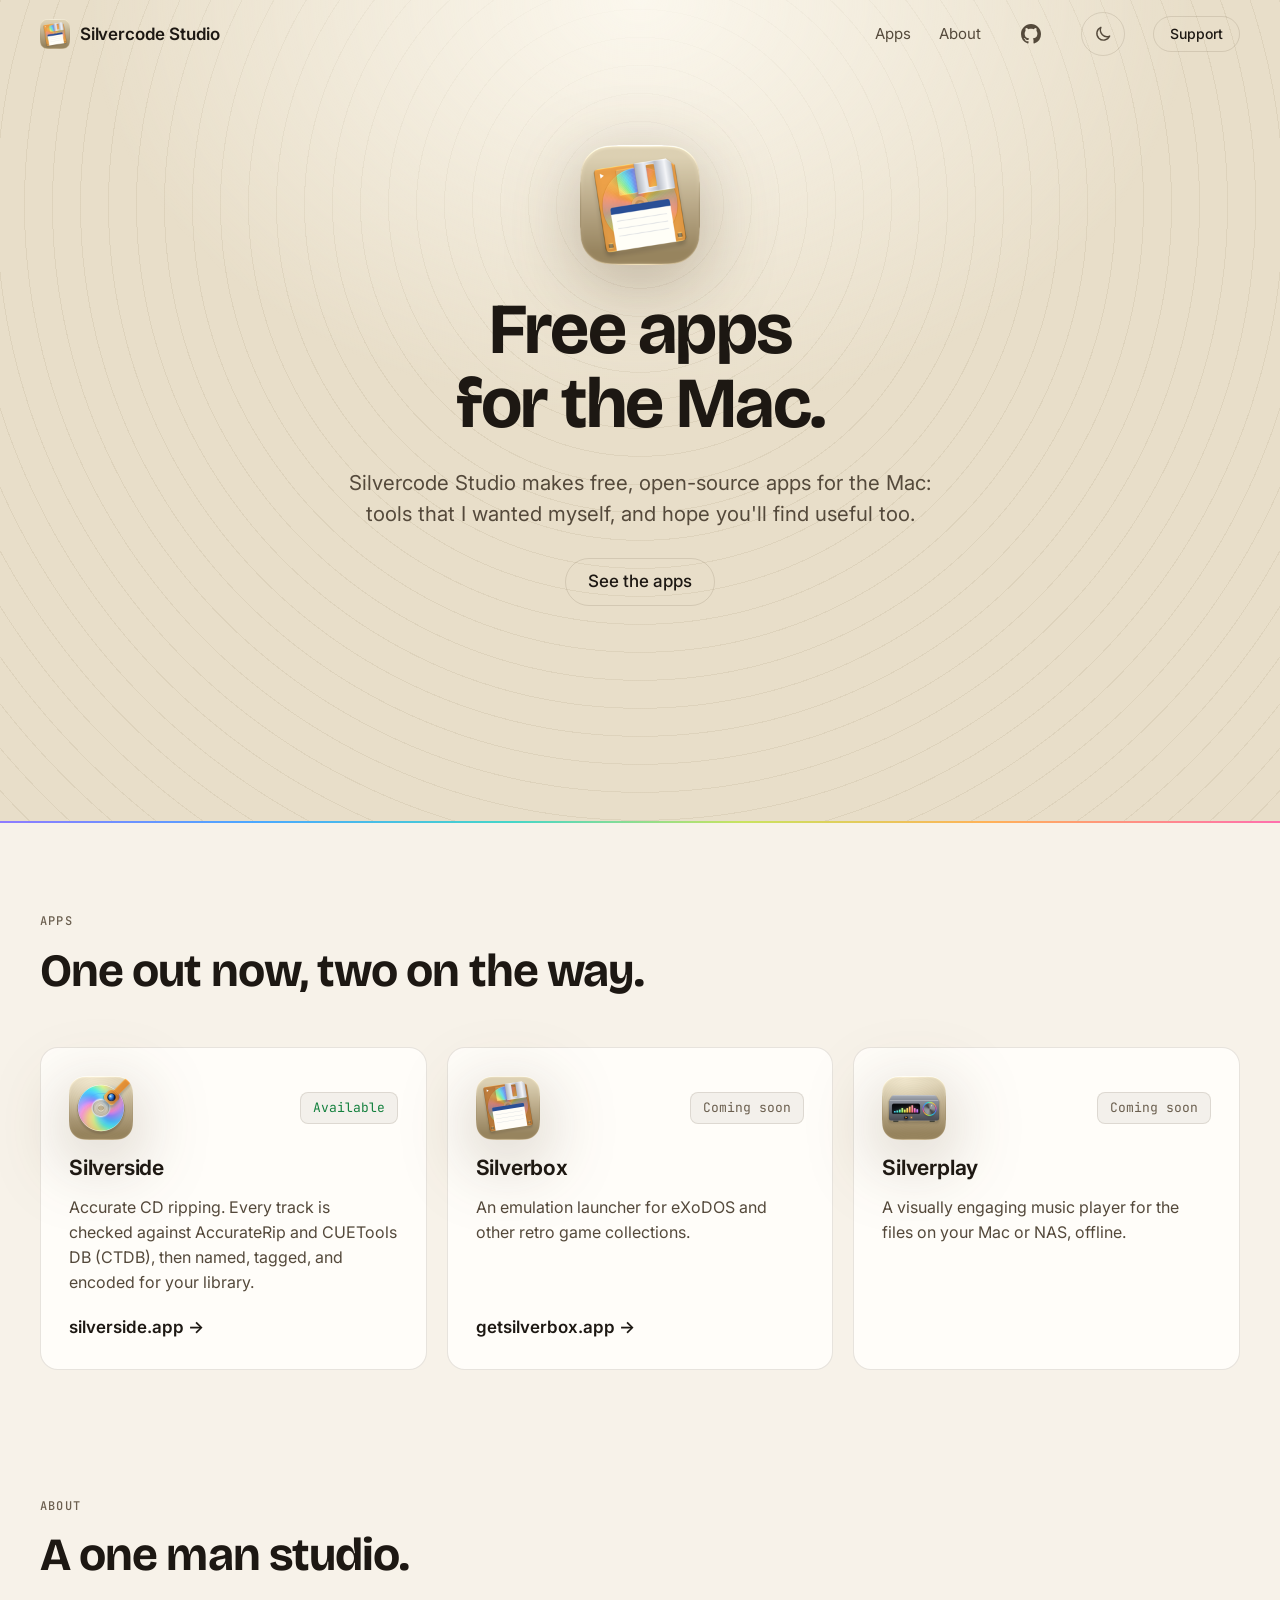
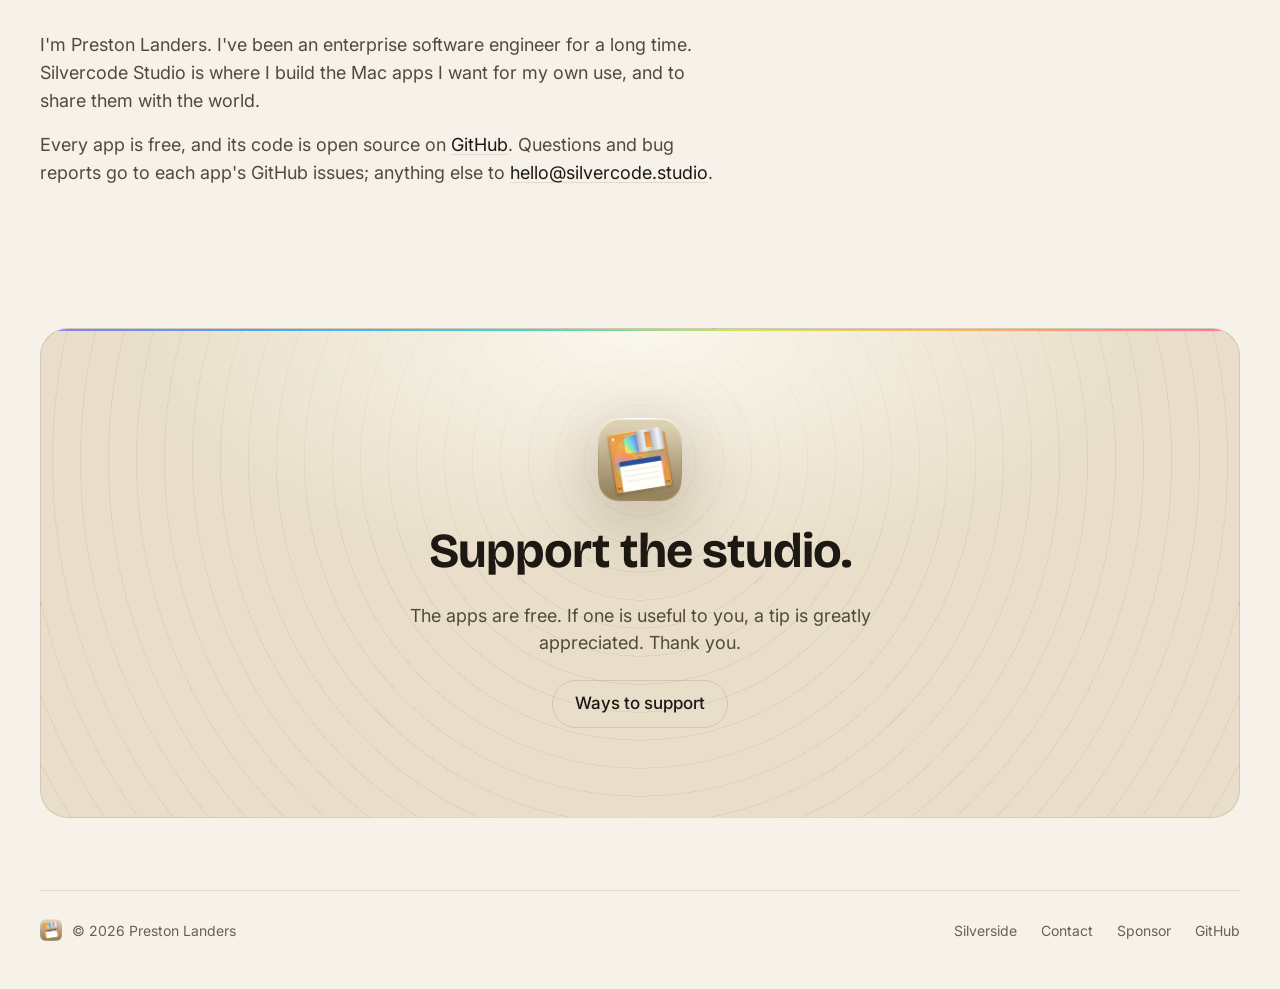
==== commit 7e8bd98a: "Add getsilverbox.app link" ====
--- a/index.html
+++ b/index.html
@@ -99,6 +99,7 @@
             </div>
             <h3 class="ss-card__title">Silverbox</h3>
             <p class="ss-card__text">An emulation launcher for eXoDOS and other retro game collections.</p>
+            <a class="app-link" href="https://getsilverbox.app">getsilverbox.app →</a>
           </article>
 
           <article class="ss-card">
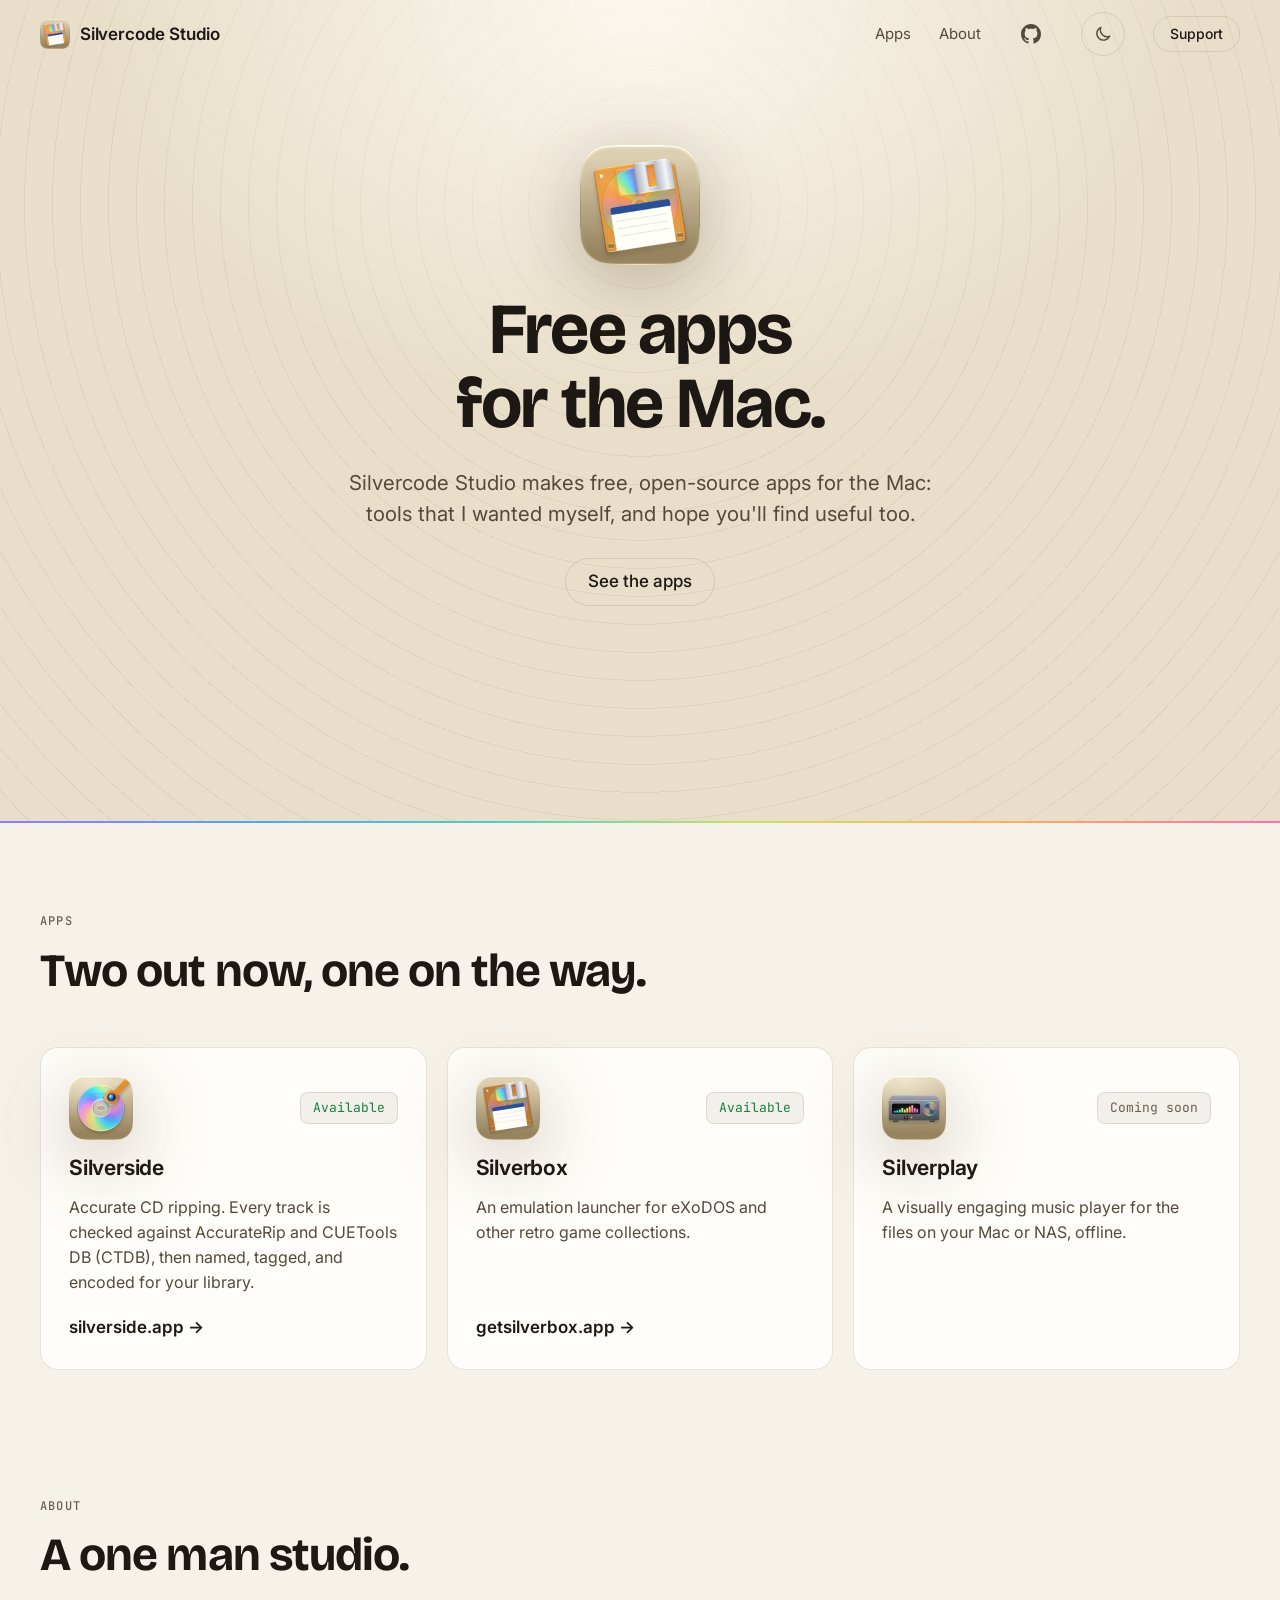
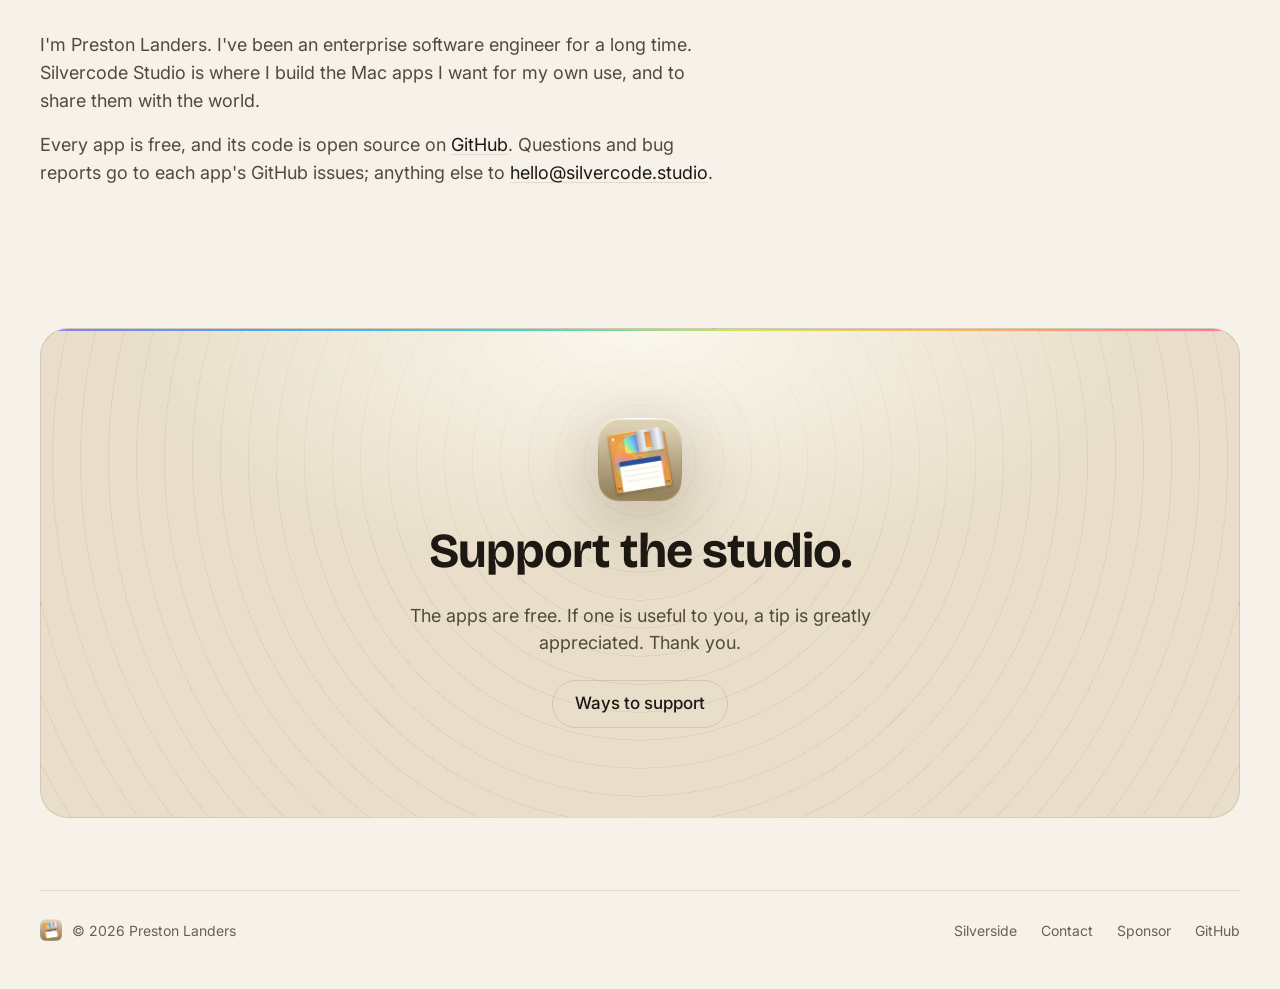
==== commit 8ad26434: "Silverbox is now available." ====
--- a/index.html
+++ b/index.html
@@ -79,7 +79,7 @@
       <div class="wrap">
         <div class="section-head">
           <span class="ss-eyebrow">Apps</span>
-          <h2 id="apps-title" class="ss-display section-title">One out now, two on the way.</h2>
+          <h2 id="apps-title" class="ss-display section-title">Two out now, one on the way.</h2>
         </div>
         <div class="apps">
           <article class="ss-card">
@@ -95,7 +95,7 @@
           <article class="ss-card">
             <div class="ss-card__head">
               <img class="app-icon" src="images/silverbox-256.png" alt="" width="64" height="64">
-              <span class="ss-chip ss-chip--soon">Coming soon</span>
+              <span class="ss-chip ss-chip--available">Available</span>
             </div>
             <h3 class="ss-card__title">Silverbox</h3>
             <p class="ss-card__text">An emulation launcher for eXoDOS and other retro game collections.</p>
